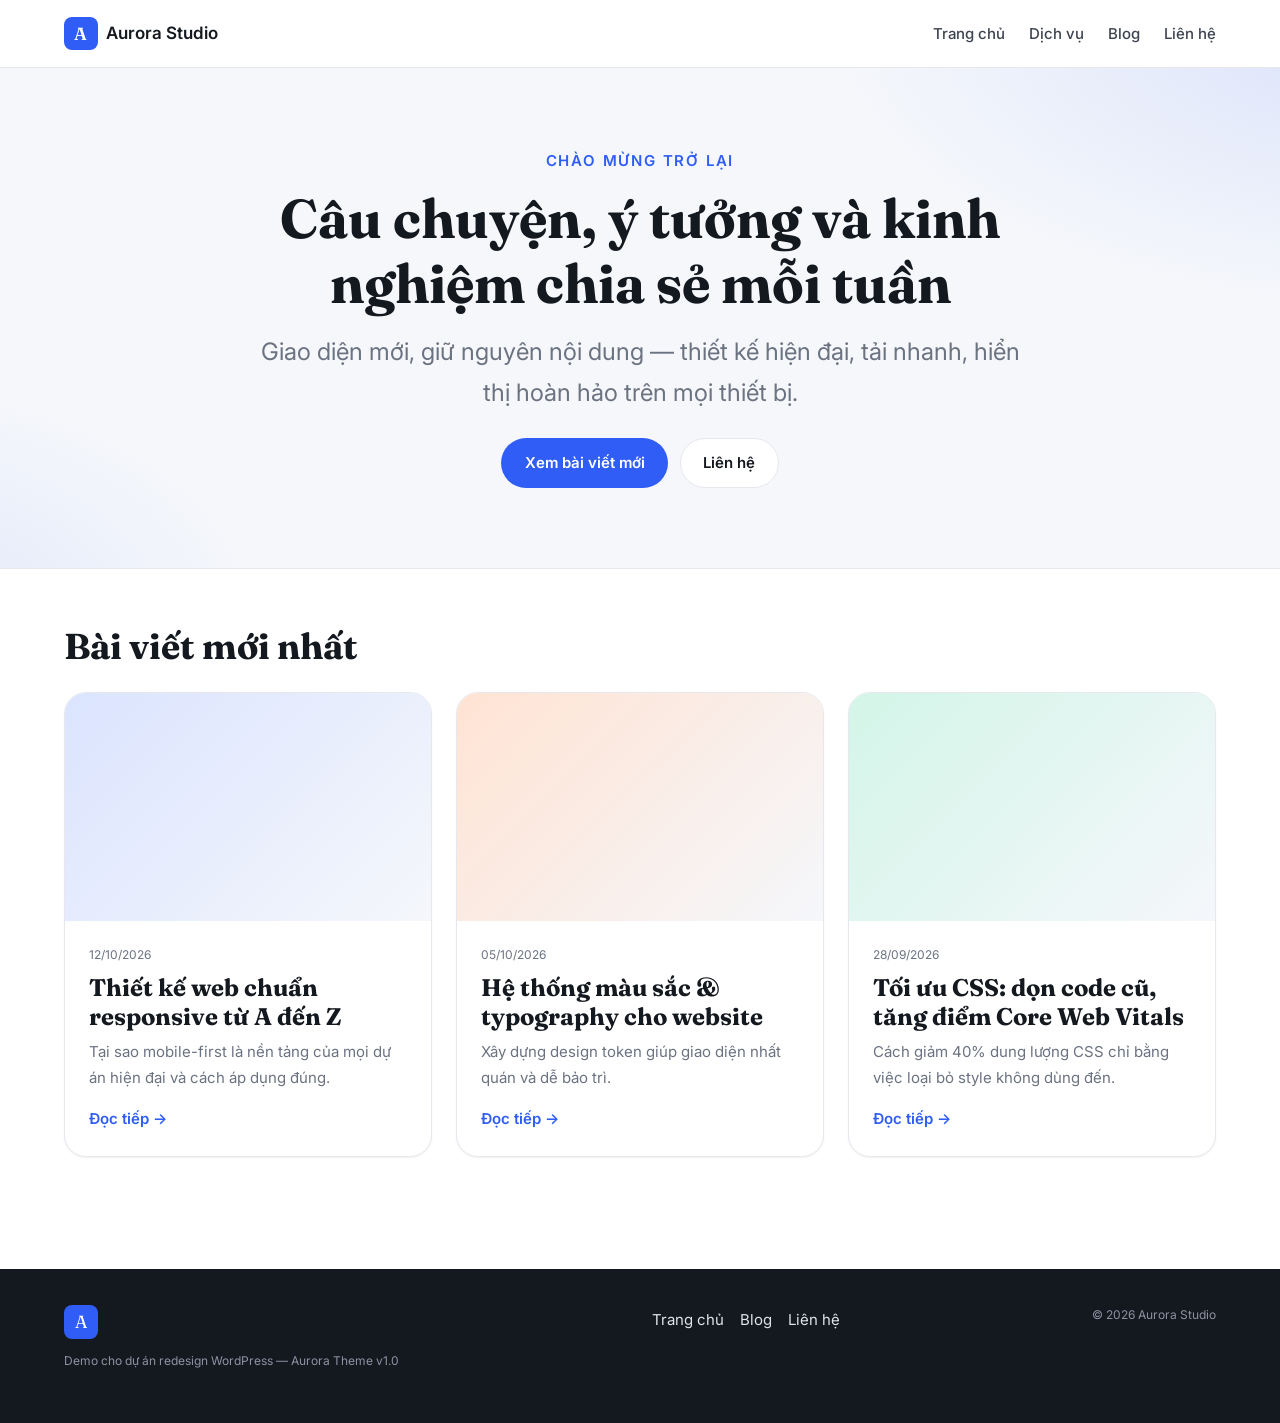
==== preview/index.html @ af30c58c "feat: Aurora WordPress redesign theme with static preview and project README" ====
<!doctype html>
<html lang="vi">
<head>
<meta charset="utf-8">
<meta name="viewport" content="width=device-width, initial-scale=1">
<title>Aurora — Preview theme WordPress redesign</title>
<link rel="preconnect" href="https://fonts.googleapis.com">
<link href="https://fonts.googleapis.com/css2?family=Fraunces:opsz,wght@9..144,600;9..144,700&family=Inter:wght@400;500;600&display=swap" rel="stylesheet">
<style>
:root{--color-accent:#2f5df6;--color-accent-strong:#1e46d4;--color-ink:#14181f;--color-body:#3d4450;--color-muted:#6b7280;--color-line:#e6e8ee;--color-surface:#fff;--color-surface-soft:#f5f7fb;--font-display:"Fraunces",Georgia,serif;--font-body:"Inter",system-ui,sans-serif;--text-sm:clamp(.875rem,.84rem + .2vw,.9375rem);--text-md:clamp(1rem,.95rem + .25vw,1.0625rem);--text-lg:clamp(1.25rem,1.1rem + .75vw,1.5rem);--text-xl:clamp(1.6rem,1.3rem + 1.5vw,2.25rem);--text-2xl:clamp(2.1rem,1.6rem + 2.5vw,3.4rem);--space-4:1rem;--space-5:1.5rem;--space-6:2.25rem;--space-7:3.5rem;--space-8:5rem;--radius-sm:8px;--radius-md:14px;--radius-lg:22px;--shadow-sm:0 1px 2px rgb(20 24 31/.06);--shadow-md:0 10px 30px -12px rgb(20 24 31/.18);--container:72rem;--header-h:4.25rem}
*,*::before,*::after{box-sizing:border-box}
body{margin:0;font-family:var(--font-body);font-size:var(--text-md);line-height:1.7;color:var(--color-body);background:var(--color-surface);-webkit-font-smoothing:antialiased}
h1,h2,h3{font-family:var(--font-display);color:var(--color-ink);line-height:1.2;margin:0 0 var(--space-4);font-weight:700}
p{margin:0 0 var(--space-4)}
a{color:var(--color-accent);text-decoration:none}
img{max-width:100%;display:block}
.container{width:min(100% - 2*var(--space-5),var(--container));margin-inline:auto}
.section{padding-block:var(--space-7)}
.site-header{position:sticky;top:0;z-index:50;min-height:var(--header-h);display:flex;align-items:center;background:rgb(255 255 255/.85);backdrop-filter:blur(10px);border-bottom:1px solid var(--color-line)}
.site-header__inner{display:flex;align-items:center;justify-content:space-between;gap:var(--space-4)}
.site-branding__link{display:inline-flex;align-items:center;gap:.5rem;color:var(--color-ink);font-weight:600}
.site-branding__mark{display:grid;place-items:center;width:2.1rem;height:2.1rem;border-radius:var(--radius-sm);background:var(--color-accent);color:#fff;font-family:var(--font-display);font-size:1.1rem}
.site-nav__list{display:flex;gap:var(--space-5);margin:0;padding:0;list-style:none}
.site-nav__list a{color:var(--color-body);font-size:var(--text-sm);font-weight:500}
.site-nav__list a:hover{color:var(--color-accent)}
.nav-toggle{display:none;flex-direction:column;gap:5px;background:none;border:0;padding:.5rem;cursor:pointer}
.nav-toggle__bar{width:22px;height:2px;background:var(--color-ink);border-radius:2px}
.btn{display:inline-flex;align-items:center;justify-content:center;gap:.5rem;padding:.7rem 1.4rem;border-radius:999px;border:1px solid transparent;font-weight:600;font-size:var(--text-sm);cursor:pointer;transition:.15s}
.btn--primary{background:var(--color-accent);color:#fff}
.btn--primary:hover{background:var(--color-accent-strong)}
.btn--ghost{border-color:var(--color-line);color:var(--color-ink);background:var(--color-surface)}
.btn--ghost:hover{border-color:var(--color-accent);color:var(--color-accent)}
.hero{background:radial-gradient(60rem 30rem at 110% -10%,rgb(47 93 246/.14),transparent 60%),radial-gradient(40rem 24rem at -10% 110%,rgb(47 93 246/.1),transparent 60%),var(--color-surface-soft);border-bottom:1px solid var(--color-line);padding-block:var(--space-8);text-align:center}
.hero__eyebrow{color:var(--color-accent);font-weight:600;font-size:var(--text-sm);text-transform:uppercase;letter-spacing:.12em;margin-bottom:.75rem}
.hero__title{font-size:var(--text-2xl);max-width:20ch;margin-inline:auto}
.hero__lede{font-size:var(--text-lg);color:var(--color-muted);max-width:52ch;margin-inline:auto}
.hero__actions{display:flex;justify-content:center;gap:.75rem;margin-top:var(--space-5);flex-wrap:wrap}
.section__title{font-size:var(--text-xl);margin-bottom:var(--space-5)}
.card-grid{display:grid;grid-template-columns:repeat(3,1fr);gap:var(--space-5)}
.card{display:flex;flex-direction:column;background:var(--color-surface);border:1px solid var(--color-line);border-radius:var(--radius-lg);overflow:hidden;box-shadow:var(--shadow-sm);transition:.2s}
.card:hover{transform:translateY(-3px);box-shadow:var(--shadow-md)}
.card__media{aspect-ratio:8/5;display:block;background:linear-gradient(135deg,#dbe4ff,#f5f7fb)}
.card__body{display:flex;flex-direction:column;flex-grow:1;padding:var(--space-5)}
.card__meta{color:var(--color-muted);font-size:.75rem;margin-bottom:.5rem}
.card__title{font-size:var(--text-lg);margin-bottom:.5rem}
.card__title a{color:var(--color-ink)}
.card__title a:hover{color:var(--color-accent)}
.card__excerpt{color:var(--color-muted);font-size:var(--text-sm)}
.card__link{margin-top:auto;font-weight:600;font-size:var(--text-sm)}
.site-footer{margin-top:var(--space-7);padding-block:var(--space-6);background:var(--color-ink);color:#b8bfcc}
.site-footer__inner{display:flex;align-items:flex-start;justify-content:space-between;gap:var(--space-5);flex-wrap:wrap}
.site-footer__menu{display:flex;gap:var(--space-4);list-style:none;margin:0;padding:0;flex-wrap:wrap}
.site-footer__menu a{color:#dfe3ea;font-size:var(--text-sm)}
.site-footer__copy{font-size:.75rem;color:#8b93a3}
@media (max-width:64em){.card-grid{grid-template-columns:repeat(2,1fr)}}
@media (max-width:48em){.nav-toggle{display:inline-flex}.site-nav{position:absolute;top:var(--header-h);left:0;right:0;display:none;background:var(--color-surface);border-bottom:1px solid var(--color-line);box-shadow:var(--shadow-md);padding:.75rem 1.5rem 1.5rem}.site-nav.is-open{display:block}.site-nav__list{flex-direction:column;gap:0}.site-nav__list a{display:block;padding:.75rem 0;font-size:var(--text-md);border-bottom:1px solid var(--color-line)}.card-grid{grid-template-columns:1fr}.hero{padding-block:var(--space-7)}.section{padding-block:var(--space-6)}}
</style>
</head>
<body>
<header class="site-header">
	<div class="container site-header__inner">
		<a class="site-branding__link" href="#"><span class="site-branding__mark">A</span><span>Aurora Studio</span></a>
		<button class="nav-toggle" type="button" id="navToggle" aria-expanded="false" aria-controls="siteNav"><span class="nav-toggle__bar"></span><span class="nav-toggle__bar"></span><span class="nav-toggle__bar"></span></button>
		<nav class="site-nav" id="siteNav" aria-label="Primary">
			<ul class="site-nav__list">
				<li><a href="#">Trang chủ</a></li>
				<li><a href="#">Dịch vụ</a></li>
				<li><a href="#blog">Blog</a></li>
				<li><a href="#">Liên hệ</a></li>
			</ul>
		</nav>
	</div>
</header>

<main>
	<section class="hero">
		<div class="container">
			<p class="hero__eyebrow">Chào mừng trở lại</p>
			<h1 class="hero__title">Câu chuyện, ý tưởng và kinh nghiệm chia sẻ mỗi tuần</h1>
			<p class="hero__lede">Giao diện mới, giữ nguyên nội dung — thiết kế hiện đại, tải nhanh, hiển thị hoàn hảo trên mọi thiết bị.</p>
			<div class="hero__actions">
				<a class="btn btn--primary" href="#blog">Xem bài viết mới</a>
				<a class="btn btn--ghost" href="#">Liên hệ</a>
			</div>
		</div>
	</section>

	<section class="section" id="blog">
		<div class="container">
			<h2 class="section__title">Bài viết mới nhất</h2>
			<div class="card-grid">
				<article class="card">
					<a class="card__media" href="#" aria-hidden="true" tabindex="-1"></a>
					<div class="card__body">
						<p class="card__meta">12/10/2026</p>
						<h3 class="card__title"><a href="#">Thiết kế web chuẩn responsive từ A đến Z</a></h3>
						<p class="card__excerpt">Tại sao mobile-first là nền tảng của mọi dự án hiện đại và cách áp dụng đúng.</p>
						<a class="card__link" href="#">Đọc tiếp <span aria-hidden="true">&rarr;</span></a>
					</div>
				</article>
				<article class="card">
					<a class="card__media" href="#" style="background:linear-gradient(135deg,#ffe3d3,#f5f7fb)" aria-hidden="true" tabindex="-1"></a>
					<div class="card__body">
						<p class="card__meta">05/10/2026</p>
						<h3 class="card__title"><a href="#">Hệ thống màu sắc &amp; typography cho website</a></h3>
						<p class="card__excerpt">Xây dựng design token giúp giao diện nhất quán và dễ bảo trì.</p>
						<a class="card__link" href="#">Đọc tiếp <span aria-hidden="true">&rarr;</span></a>
					</div>
				</article>
				<article class="card">
					<a class="card__media" href="#" style="background:linear-gradient(135deg,#d3f5e8,#f5f7fb)" aria-hidden="true" tabindex="-1"></a>
					<div class="card__body">
						<p class="card__meta">28/09/2026</p>
						<h3 class="card__title"><a href="#">Tối ưu CSS: dọn code cũ, tăng điểm Core Web Vitals</a></h3>
						<p class="card__excerpt">Cách giảm 40% dung lượng CSS chỉ bằng việc loại bỏ style không dùng đến.</p>
						<a class="card__link" href="#">Đọc tiếp <span aria-hidden="true">&rarr;</span></a>
					</div>
				</article>
			</div>
		</div>
	</section>
</main>

<footer class="site-footer">
	<div class="container site-footer__inner">
		<div>
			<span class="site-branding__mark">A</span>
			<p class="site-footer__copy" style="margin-top:.75rem">Demo cho dự án redesign WordPress — Aurora Theme v1.0</p>
		</div>
		<ul class="site-footer__menu">
			<li><a href="#">Trang chủ</a></li>
			<li><a href="#">Blog</a></li>
			<li><a href="#">Liên hệ</a></li>
		</ul>
		<p class="site-footer__copy">&copy; 2026 Aurora Studio</p>
	</div>
</footer>

<script>
(function(){var t=document.getElementById('navToggle'),n=document.getElementById('siteNav');if(t&&n){t.addEventListener('click',function(){var o=n.classList.toggle('is-open');t.setAttribute('aria-expanded',o?'true':'false')});}})();
</script>
</body>
</html>
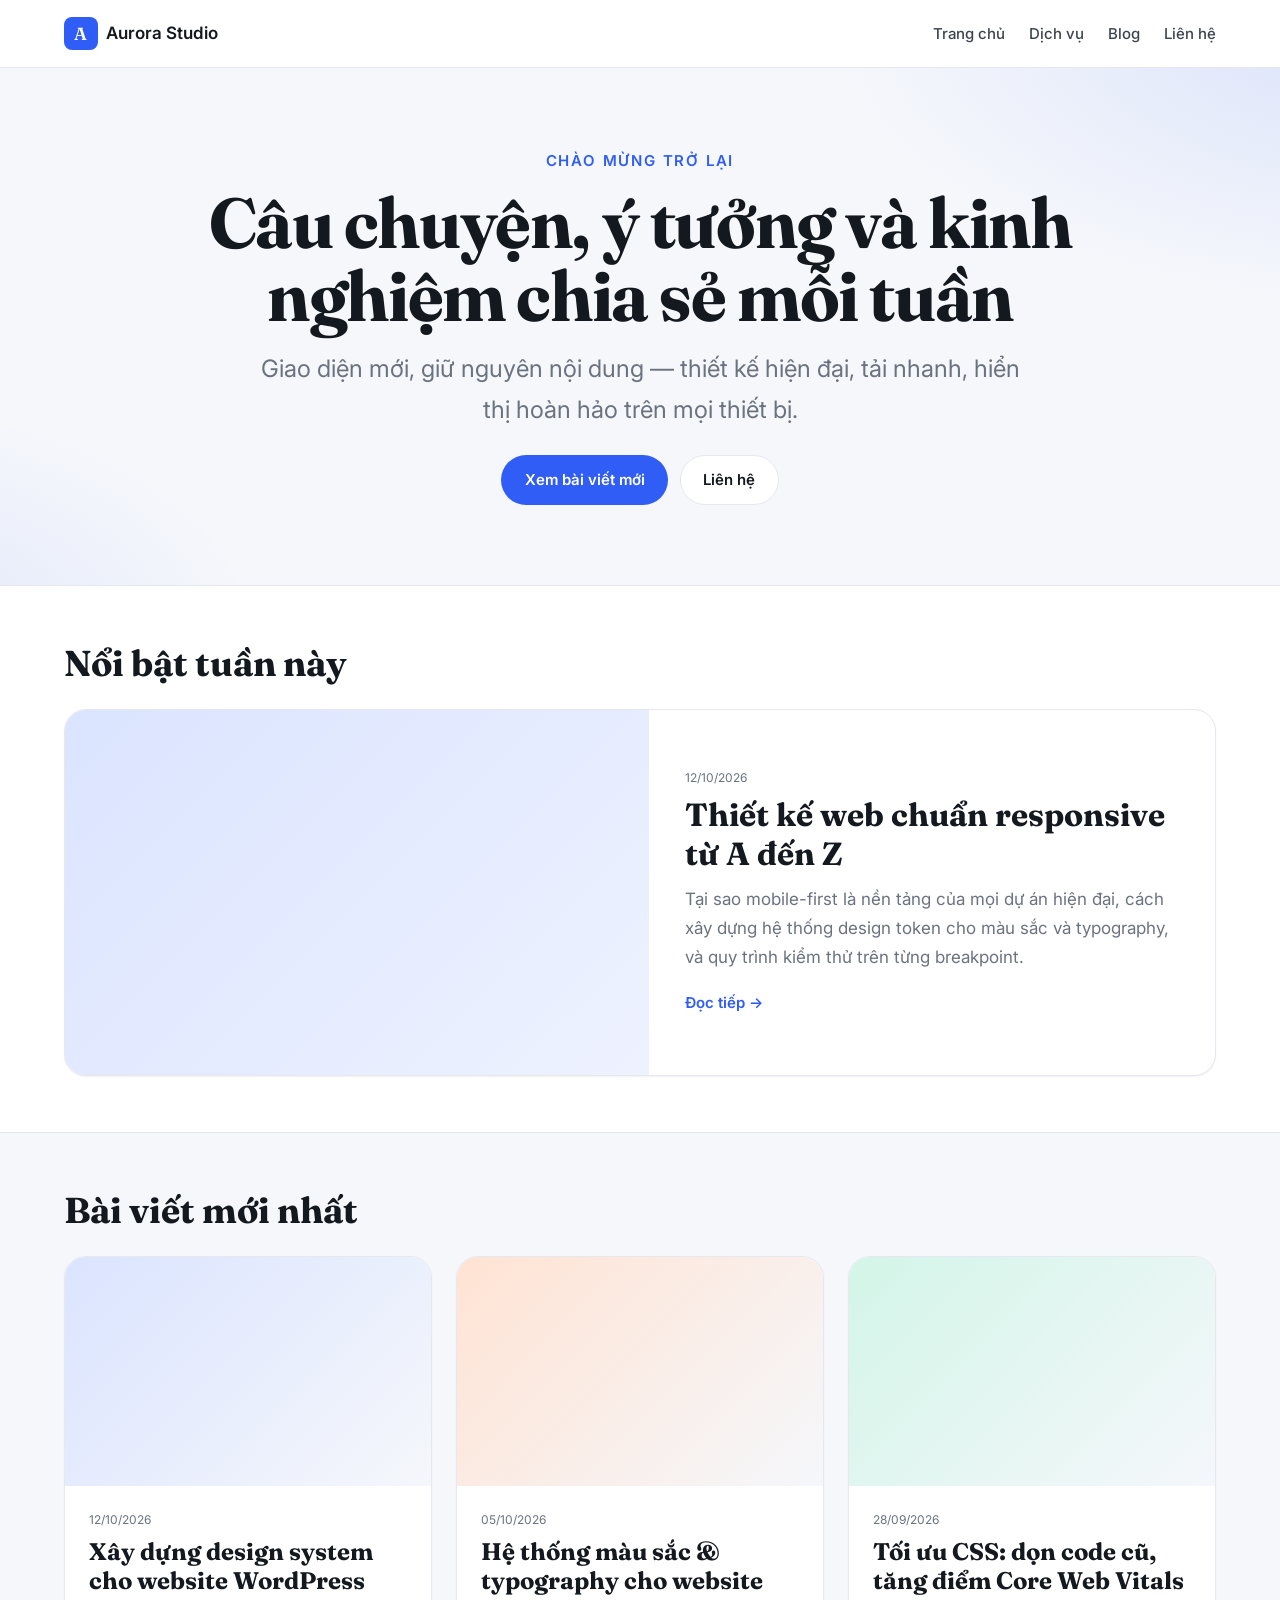
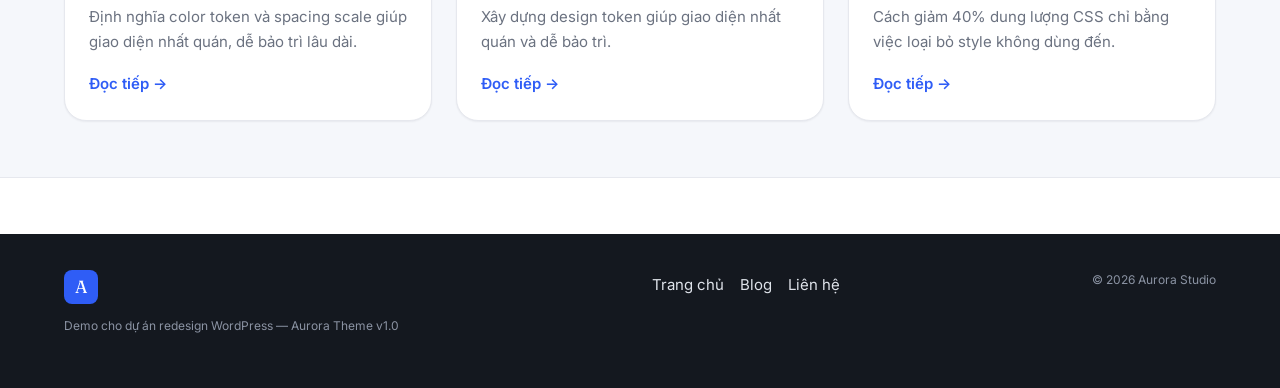
==== commit 2452d6f5: "feat: editorial hero typography, featured post section, refined card hover states" ====
--- a/preview/index.html
+++ b/preview/index.html
@@ -7,7 +7,7 @@
 <link rel="preconnect" href="https://fonts.googleapis.com">
 <link href="https://fonts.googleapis.com/css2?family=Fraunces:opsz,wght@9..144,600;9..144,700&family=Inter:wght@400;500;600&display=swap" rel="stylesheet">
 <style>
-:root{--color-accent:#2f5df6;--color-accent-strong:#1e46d4;--color-ink:#14181f;--color-body:#3d4450;--color-muted:#6b7280;--color-line:#e6e8ee;--color-surface:#fff;--color-surface-soft:#f5f7fb;--font-display:"Fraunces",Georgia,serif;--font-body:"Inter",system-ui,sans-serif;--text-sm:clamp(.875rem,.84rem + .2vw,.9375rem);--text-md:clamp(1rem,.95rem + .25vw,1.0625rem);--text-lg:clamp(1.25rem,1.1rem + .75vw,1.5rem);--text-xl:clamp(1.6rem,1.3rem + 1.5vw,2.25rem);--text-2xl:clamp(2.1rem,1.6rem + 2.5vw,3.4rem);--space-4:1rem;--space-5:1.5rem;--space-6:2.25rem;--space-7:3.5rem;--space-8:5rem;--radius-sm:8px;--radius-md:14px;--radius-lg:22px;--shadow-sm:0 1px 2px rgb(20 24 31/.06);--shadow-md:0 10px 30px -12px rgb(20 24 31/.18);--container:72rem;--header-h:4.25rem}
+:root{--color-accent:#2f5df6;--color-accent-strong:#1e46d4;--color-ink:#14181f;--color-body:#3d4450;--color-muted:#6b7280;--color-line:#e6e8ee;--color-surface:#fff;--color-surface-soft:#f5f7fb;--font-display:"Fraunces",Georgia,serif;--font-body:"Inter",system-ui,sans-serif;--text-sm:clamp(.875rem,.84rem + .2vw,.9375rem);--text-md:clamp(1rem,.95rem + .25vw,1.0625rem);--text-lg:clamp(1.25rem,1.1rem + .75vw,1.5rem);--text-xl:clamp(1.6rem,1.3rem + 1.5vw,2.25rem);--text-2xl:clamp(2.4rem,1.7rem + 3.6vw,4.4rem);--space-4:1rem;--space-5:1.5rem;--space-6:2.25rem;--space-7:3.5rem;--space-8:5rem;--radius-sm:8px;--radius-md:14px;--radius-lg:22px;--shadow-sm:0 1px 2px rgb(20 24 31/.06);--shadow-md:0 10px 30px -12px rgb(20 24 31/.18);--container:72rem;--header-h:4.25rem}
 *,*::before,*::after{box-sizing:border-box}
 body{margin:0;font-family:var(--font-body);font-size:var(--text-md);line-height:1.7;color:var(--color-body);background:var(--color-surface);-webkit-font-smoothing:antialiased}
 h1,h2,h3{font-family:var(--font-display);color:var(--color-ink);line-height:1.2;margin:0 0 var(--space-4);font-weight:700}
@@ -32,14 +32,28 @@
 .btn--ghost:hover{border-color:var(--color-accent);color:var(--color-accent)}
 .hero{background:radial-gradient(60rem 30rem at 110% -10%,rgb(47 93 246/.14),transparent 60%),radial-gradient(40rem 24rem at -10% 110%,rgb(47 93 246/.1),transparent 60%),var(--color-surface-soft);border-bottom:1px solid var(--color-line);padding-block:var(--space-8);text-align:center}
 .hero__eyebrow{color:var(--color-accent);font-weight:600;font-size:var(--text-sm);text-transform:uppercase;letter-spacing:.12em;margin-bottom:.75rem}
-.hero__title{font-size:var(--text-2xl);max-width:20ch;margin-inline:auto}
+.hero__title{font-size:var(--text-2xl);line-height:1.05;letter-spacing:-.02em;max-width:22ch;margin-inline:auto}
 .hero__lede{font-size:var(--text-lg);color:var(--color-muted);max-width:52ch;margin-inline:auto}
 .hero__actions{display:flex;justify-content:center;gap:.75rem;margin-top:var(--space-5);flex-wrap:wrap}
 .section__title{font-size:var(--text-xl);margin-bottom:var(--space-5)}
+.section--soft{background:var(--color-surface-soft);border-block:1px solid var(--color-line)}
 .card-grid{display:grid;grid-template-columns:repeat(3,1fr);gap:var(--space-5)}
 .card{display:flex;flex-direction:column;background:var(--color-surface);border:1px solid var(--color-line);border-radius:var(--radius-lg);overflow:hidden;box-shadow:var(--shadow-sm);transition:.2s}
 .card:hover{transform:translateY(-3px);box-shadow:var(--shadow-md)}
-.card__media{aspect-ratio:8/5;display:block;background:linear-gradient(135deg,#dbe4ff,#f5f7fb)}
+.card:hover .card__media{transform:scale(1.04)}
+.card__media{aspect-ratio:8/5;display:block;background:linear-gradient(135deg,#dbe4ff,#f5f7fb);transition:transform .4s ease}
+.card__link span{display:inline-block;transition:transform .2s ease}
+.card:hover .card__link span{transform:translateX(3px)}
+.featured{display:grid;grid-template-columns:1.1fr 1fr;gap:var(--space-6);align-items:center;background:var(--color-surface);border:1px solid var(--color-line);border-radius:var(--radius-lg);overflow:hidden;box-shadow:var(--shadow-sm);transition:.2s}
+.featured:hover{transform:translateY(-3px);box-shadow:var(--shadow-md)}
+.featured__media{display:block;overflow:hidden}
+.featured__media>div{aspect-ratio:16/10;background:linear-gradient(135deg,#dbe4ff,#eef2ff);transition:transform .4s ease}
+.featured:hover .featured__media>div{transform:scale(1.04)}
+.featured__body{padding:var(--space-5) var(--space-5) var(--space-5) 0}
+.featured__title{font-size:clamp(1.5rem,1.3rem + 1vw,2rem);margin-bottom:.75rem}
+.featured__title a{color:var(--color-ink)}
+.featured__title a:hover{color:var(--color-accent)}
+.featured__excerpt{color:var(--color-muted)}
 .card__body{display:flex;flex-direction:column;flex-grow:1;padding:var(--space-5)}
 .card__meta{color:var(--color-muted);font-size:.75rem;margin-bottom:.5rem}
 .card__title{font-size:var(--text-lg);margin-bottom:.5rem}
@@ -53,7 +67,7 @@
 .site-footer__menu a{color:#dfe3ea;font-size:var(--text-sm)}
 .site-footer__copy{font-size:.75rem;color:#8b93a3}
 @media (max-width:64em){.card-grid{grid-template-columns:repeat(2,1fr)}}
-@media (max-width:48em){.nav-toggle{display:inline-flex}.site-nav{position:absolute;top:var(--header-h);left:0;right:0;display:none;background:var(--color-surface);border-bottom:1px solid var(--color-line);box-shadow:var(--shadow-md);padding:.75rem 1.5rem 1.5rem}.site-nav.is-open{display:block}.site-nav__list{flex-direction:column;gap:0}.site-nav__list a{display:block;padding:.75rem 0;font-size:var(--text-md);border-bottom:1px solid var(--color-line)}.card-grid{grid-template-columns:1fr}.hero{padding-block:var(--space-7)}.section{padding-block:var(--space-6)}}
+@media (max-width:48em){.nav-toggle{display:inline-flex}.site-nav{position:absolute;top:var(--header-h);left:0;right:0;display:none;background:var(--color-surface);border-bottom:1px solid var(--color-line);box-shadow:var(--shadow-md);padding:.75rem 1.5rem 1.5rem}.site-nav.is-open{display:block}.site-nav__list{flex-direction:column;gap:0}.site-nav__list a{display:block;padding:.75rem 0;font-size:var(--text-md);border-bottom:1px solid var(--color-line)}.card-grid{grid-template-columns:1fr}.featured{grid-template-columns:1fr}.featured__body{padding:var(--space-5)}.hero{padding-block:var(--space-7)}.section{padding-block:var(--space-6)}}
 </style>
 </head>
 <body>
@@ -85,7 +99,22 @@
 		</div>
 	</section>
 
-	<section class="section" id="blog">
+	<section class="section">
+		<div class="container">
+			<h2 class="section__title">Nổi bật tuần này</h2>
+			<article class="featured">
+				<a class="featured__media" href="#" aria-hidden="true" tabindex="-1"><div></div></a>
+				<div class="featured__body">
+					<p class="card__meta">12/10/2026</p>
+					<h3 class="featured__title"><a href="#">Thiết kế web chuẩn responsive từ A đến Z</a></h3>
+					<p class="featured__excerpt">Tại sao mobile-first là nền tảng của mọi dự án hiện đại, cách xây dựng hệ thống design token cho màu sắc và typography, và quy trình kiểm thử trên từng breakpoint.</p>
+					<a class="card__link" href="#">Đọc tiếp <span aria-hidden="true">&rarr;</span></a>
+				</div>
+			</article>
+		</div>
+	</section>
+
+	<section class="section section--soft">
 		<div class="container">
 			<h2 class="section__title">Bài viết mới nhất</h2>
 			<div class="card-grid">
@@ -93,8 +122,8 @@
 					<a class="card__media" href="#" aria-hidden="true" tabindex="-1"></a>
 					<div class="card__body">
 						<p class="card__meta">12/10/2026</p>
-						<h3 class="card__title"><a href="#">Thiết kế web chuẩn responsive từ A đến Z</a></h3>
-						<p class="card__excerpt">Tại sao mobile-first là nền tảng của mọi dự án hiện đại và cách áp dụng đúng.</p>
+						<h3 class="card__title"><a href="#">Xây dựng design system cho website WordPress</a></h3>
+						<p class="card__excerpt">Định nghĩa color token và spacing scale giúp giao diện nhất quán, dễ bảo trì lâu dài.</p>
 						<a class="card__link" href="#">Đọc tiếp <span aria-hidden="true">&rarr;</span></a>
 					</div>
 				</article>
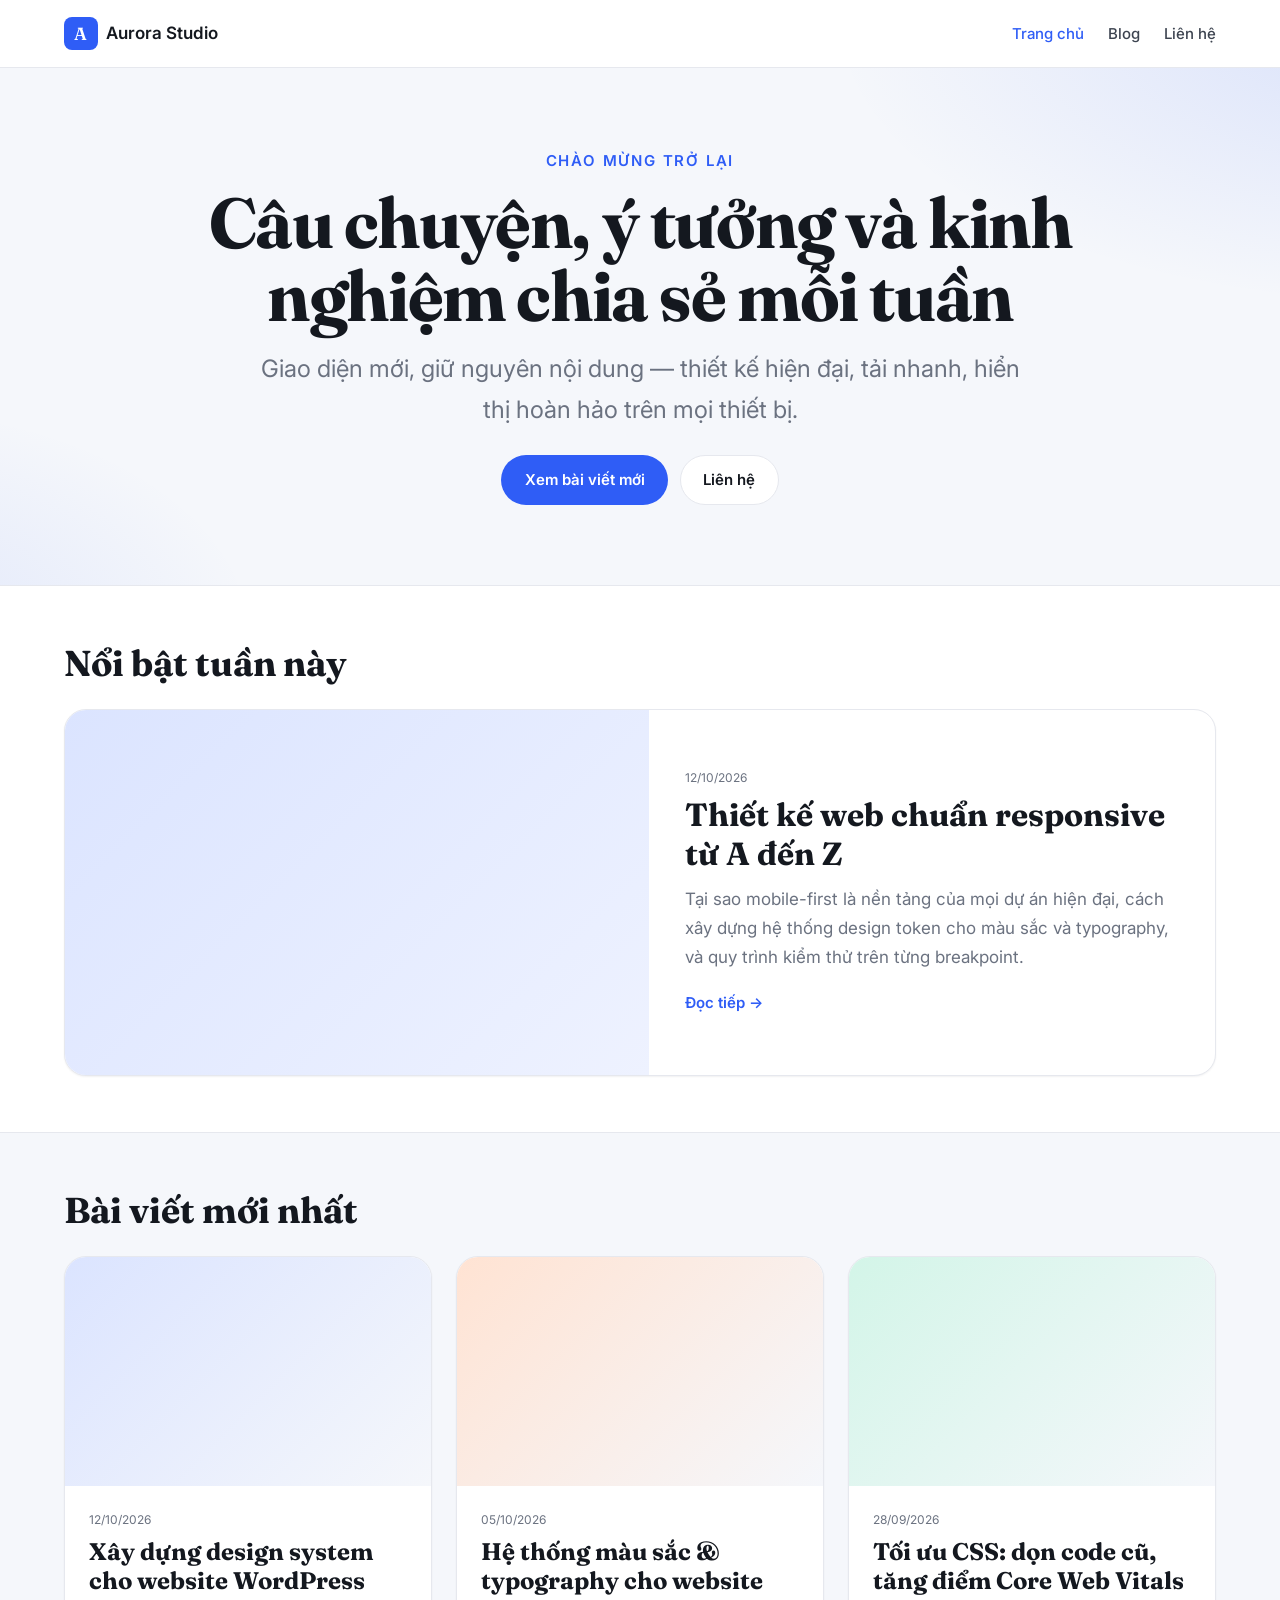
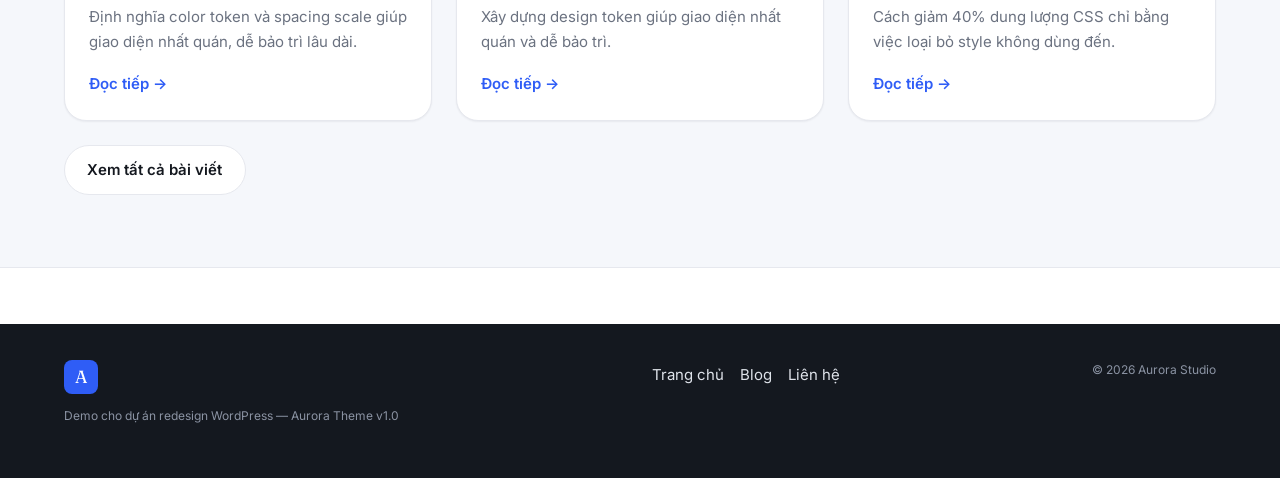
==== commit 58da43a7: "feat: full multi-page static demo (home, blog, post, contact) with shared stylesheet and Vercel rewr" ====
--- a/preview/index.html
+++ b/preview/index.html
@@ -3,84 +3,21 @@
 <head>
 <meta charset="utf-8">
 <meta name="viewport" content="width=device-width, initial-scale=1">
-<title>Aurora — Preview theme WordPress redesign</title>
+<title>Aurora Studio — Thiết kế &amp; redesign website WordPress</title>
 <link rel="preconnect" href="https://fonts.googleapis.com">
 <link href="https://fonts.googleapis.com/css2?family=Fraunces:opsz,wght@9..144,600;9..144,700&family=Inter:wght@400;500;600&display=swap" rel="stylesheet">
-<style>
-:root{--color-accent:#2f5df6;--color-accent-strong:#1e46d4;--color-ink:#14181f;--color-body:#3d4450;--color-muted:#6b7280;--color-line:#e6e8ee;--color-surface:#fff;--color-surface-soft:#f5f7fb;--font-display:"Fraunces",Georgia,serif;--font-body:"Inter",system-ui,sans-serif;--text-sm:clamp(.875rem,.84rem + .2vw,.9375rem);--text-md:clamp(1rem,.95rem + .25vw,1.0625rem);--text-lg:clamp(1.25rem,1.1rem + .75vw,1.5rem);--text-xl:clamp(1.6rem,1.3rem + 1.5vw,2.25rem);--text-2xl:clamp(2.4rem,1.7rem + 3.6vw,4.4rem);--space-4:1rem;--space-5:1.5rem;--space-6:2.25rem;--space-7:3.5rem;--space-8:5rem;--radius-sm:8px;--radius-md:14px;--radius-lg:22px;--shadow-sm:0 1px 2px rgb(20 24 31/.06);--shadow-md:0 10px 30px -12px rgb(20 24 31/.18);--container:72rem;--header-h:4.25rem}
-*,*::before,*::after{box-sizing:border-box}
-body{margin:0;font-family:var(--font-body);font-size:var(--text-md);line-height:1.7;color:var(--color-body);background:var(--color-surface);-webkit-font-smoothing:antialiased}
-h1,h2,h3{font-family:var(--font-display);color:var(--color-ink);line-height:1.2;margin:0 0 var(--space-4);font-weight:700}
-p{margin:0 0 var(--space-4)}
-a{color:var(--color-accent);text-decoration:none}
-img{max-width:100%;display:block}
-.container{width:min(100% - 2*var(--space-5),var(--container));margin-inline:auto}
-.section{padding-block:var(--space-7)}
-.site-header{position:sticky;top:0;z-index:50;min-height:var(--header-h);display:flex;align-items:center;background:rgb(255 255 255/.85);backdrop-filter:blur(10px);border-bottom:1px solid var(--color-line)}
-.site-header__inner{display:flex;align-items:center;justify-content:space-between;gap:var(--space-4)}
-.site-branding__link{display:inline-flex;align-items:center;gap:.5rem;color:var(--color-ink);font-weight:600}
-.site-branding__mark{display:grid;place-items:center;width:2.1rem;height:2.1rem;border-radius:var(--radius-sm);background:var(--color-accent);color:#fff;font-family:var(--font-display);font-size:1.1rem}
-.site-nav__list{display:flex;gap:var(--space-5);margin:0;padding:0;list-style:none}
-.site-nav__list a{color:var(--color-body);font-size:var(--text-sm);font-weight:500}
-.site-nav__list a:hover{color:var(--color-accent)}
-.nav-toggle{display:none;flex-direction:column;gap:5px;background:none;border:0;padding:.5rem;cursor:pointer}
-.nav-toggle__bar{width:22px;height:2px;background:var(--color-ink);border-radius:2px}
-.btn{display:inline-flex;align-items:center;justify-content:center;gap:.5rem;padding:.7rem 1.4rem;border-radius:999px;border:1px solid transparent;font-weight:600;font-size:var(--text-sm);cursor:pointer;transition:.15s}
-.btn--primary{background:var(--color-accent);color:#fff}
-.btn--primary:hover{background:var(--color-accent-strong)}
-.btn--ghost{border-color:var(--color-line);color:var(--color-ink);background:var(--color-surface)}
-.btn--ghost:hover{border-color:var(--color-accent);color:var(--color-accent)}
-.hero{background:radial-gradient(60rem 30rem at 110% -10%,rgb(47 93 246/.14),transparent 60%),radial-gradient(40rem 24rem at -10% 110%,rgb(47 93 246/.1),transparent 60%),var(--color-surface-soft);border-bottom:1px solid var(--color-line);padding-block:var(--space-8);text-align:center}
-.hero__eyebrow{color:var(--color-accent);font-weight:600;font-size:var(--text-sm);text-transform:uppercase;letter-spacing:.12em;margin-bottom:.75rem}
-.hero__title{font-size:var(--text-2xl);line-height:1.05;letter-spacing:-.02em;max-width:22ch;margin-inline:auto}
-.hero__lede{font-size:var(--text-lg);color:var(--color-muted);max-width:52ch;margin-inline:auto}
-.hero__actions{display:flex;justify-content:center;gap:.75rem;margin-top:var(--space-5);flex-wrap:wrap}
-.section__title{font-size:var(--text-xl);margin-bottom:var(--space-5)}
-.section--soft{background:var(--color-surface-soft);border-block:1px solid var(--color-line)}
-.card-grid{display:grid;grid-template-columns:repeat(3,1fr);gap:var(--space-5)}
-.card{display:flex;flex-direction:column;background:var(--color-surface);border:1px solid var(--color-line);border-radius:var(--radius-lg);overflow:hidden;box-shadow:var(--shadow-sm);transition:.2s}
-.card:hover{transform:translateY(-3px);box-shadow:var(--shadow-md)}
-.card:hover .card__media{transform:scale(1.04)}
-.card__media{aspect-ratio:8/5;display:block;background:linear-gradient(135deg,#dbe4ff,#f5f7fb);transition:transform .4s ease}
-.card__link span{display:inline-block;transition:transform .2s ease}
-.card:hover .card__link span{transform:translateX(3px)}
-.featured{display:grid;grid-template-columns:1.1fr 1fr;gap:var(--space-6);align-items:center;background:var(--color-surface);border:1px solid var(--color-line);border-radius:var(--radius-lg);overflow:hidden;box-shadow:var(--shadow-sm);transition:.2s}
-.featured:hover{transform:translateY(-3px);box-shadow:var(--shadow-md)}
-.featured__media{display:block;overflow:hidden}
-.featured__media>div{aspect-ratio:16/10;background:linear-gradient(135deg,#dbe4ff,#eef2ff);transition:transform .4s ease}
-.featured:hover .featured__media>div{transform:scale(1.04)}
-.featured__body{padding:var(--space-5) var(--space-5) var(--space-5) 0}
-.featured__title{font-size:clamp(1.5rem,1.3rem + 1vw,2rem);margin-bottom:.75rem}
-.featured__title a{color:var(--color-ink)}
-.featured__title a:hover{color:var(--color-accent)}
-.featured__excerpt{color:var(--color-muted)}
-.card__body{display:flex;flex-direction:column;flex-grow:1;padding:var(--space-5)}
-.card__meta{color:var(--color-muted);font-size:.75rem;margin-bottom:.5rem}
-.card__title{font-size:var(--text-lg);margin-bottom:.5rem}
-.card__title a{color:var(--color-ink)}
-.card__title a:hover{color:var(--color-accent)}
-.card__excerpt{color:var(--color-muted);font-size:var(--text-sm)}
-.card__link{margin-top:auto;font-weight:600;font-size:var(--text-sm)}
-.site-footer{margin-top:var(--space-7);padding-block:var(--space-6);background:var(--color-ink);color:#b8bfcc}
-.site-footer__inner{display:flex;align-items:flex-start;justify-content:space-between;gap:var(--space-5);flex-wrap:wrap}
-.site-footer__menu{display:flex;gap:var(--space-4);list-style:none;margin:0;padding:0;flex-wrap:wrap}
-.site-footer__menu a{color:#dfe3ea;font-size:var(--text-sm)}
-.site-footer__copy{font-size:.75rem;color:#8b93a3}
-@media (max-width:64em){.card-grid{grid-template-columns:repeat(2,1fr)}}
-@media (max-width:48em){.nav-toggle{display:inline-flex}.site-nav{position:absolute;top:var(--header-h);left:0;right:0;display:none;background:var(--color-surface);border-bottom:1px solid var(--color-line);box-shadow:var(--shadow-md);padding:.75rem 1.5rem 1.5rem}.site-nav.is-open{display:block}.site-nav__list{flex-direction:column;gap:0}.site-nav__list a{display:block;padding:.75rem 0;font-size:var(--text-md);border-bottom:1px solid var(--color-line)}.card-grid{grid-template-columns:1fr}.featured{grid-template-columns:1fr}.featured__body{padding:var(--space-5)}.hero{padding-block:var(--space-7)}.section{padding-block:var(--space-6)}}
-</style>
+<link rel="stylesheet" href="assets/style.css">
 </head>
 <body>
 <header class="site-header">
 	<div class="container site-header__inner">
-		<a class="site-branding__link" href="#"><span class="site-branding__mark">A</span><span>Aurora Studio</span></a>
+		<a class="site-branding__link" href="index.html"><span class="site-branding__mark">A</span><span>Aurora Studio</span></a>
 		<button class="nav-toggle" type="button" id="navToggle" aria-expanded="false" aria-controls="siteNav"><span class="nav-toggle__bar"></span><span class="nav-toggle__bar"></span><span class="nav-toggle__bar"></span></button>
 		<nav class="site-nav" id="siteNav" aria-label="Primary">
 			<ul class="site-nav__list">
-				<li><a href="#">Trang chủ</a></li>
-				<li><a href="#">Dịch vụ</a></li>
-				<li><a href="#blog">Blog</a></li>
-				<li><a href="#">Liên hệ</a></li>
+				<li><a href="index.html" aria-current="page">Trang chủ</a></li>
+				<li><a href="blog.html">Blog</a></li>
+				<li><a href="contact.html">Liên hệ</a></li>
 			</ul>
 		</nav>
 	</div>
@@ -93,8 +30,8 @@
 			<h1 class="hero__title">Câu chuyện, ý tưởng và kinh nghiệm chia sẻ mỗi tuần</h1>
 			<p class="hero__lede">Giao diện mới, giữ nguyên nội dung — thiết kế hiện đại, tải nhanh, hiển thị hoàn hảo trên mọi thiết bị.</p>
 			<div class="hero__actions">
-				<a class="btn btn--primary" href="#blog">Xem bài viết mới</a>
-				<a class="btn btn--ghost" href="#">Liên hệ</a>
+				<a class="btn btn--primary" href="blog.html">Xem bài viết mới</a>
+				<a class="btn btn--ghost" href="contact.html">Liên hệ</a>
 			</div>
 		</div>
 	</section>
@@ -103,12 +40,12 @@
 		<div class="container">
 			<h2 class="section__title">Nổi bật tuần này</h2>
 			<article class="featured">
-				<a class="featured__media" href="#" aria-hidden="true" tabindex="-1"><div></div></a>
+				<a class="featured__media" href="post.html" aria-hidden="true" tabindex="-1"><div></div></a>
 				<div class="featured__body">
 					<p class="card__meta">12/10/2026</p>
-					<h3 class="featured__title"><a href="#">Thiết kế web chuẩn responsive từ A đến Z</a></h3>
+					<h3 class="featured__title"><a href="post.html">Thiết kế web chuẩn responsive từ A đến Z</a></h3>
 					<p class="featured__excerpt">Tại sao mobile-first là nền tảng của mọi dự án hiện đại, cách xây dựng hệ thống design token cho màu sắc và typography, và quy trình kiểm thử trên từng breakpoint.</p>
-					<a class="card__link" href="#">Đọc tiếp <span aria-hidden="true">&rarr;</span></a>
+					<a class="card__link" href="post.html">Đọc tiếp <span aria-hidden="true">&rarr;</span></a>
 				</div>
 			</article>
 		</div>
@@ -119,33 +56,34 @@
 			<h2 class="section__title">Bài viết mới nhất</h2>
 			<div class="card-grid">
 				<article class="card">
-					<a class="card__media" href="#" aria-hidden="true" tabindex="-1"></a>
+					<a class="card__media" href="post.html" aria-hidden="true" tabindex="-1"></a>
 					<div class="card__body">
 						<p class="card__meta">12/10/2026</p>
-						<h3 class="card__title"><a href="#">Xây dựng design system cho website WordPress</a></h3>
+						<h3 class="card__title"><a href="post.html">Xây dựng design system cho website WordPress</a></h3>
 						<p class="card__excerpt">Định nghĩa color token và spacing scale giúp giao diện nhất quán, dễ bảo trì lâu dài.</p>
-						<a class="card__link" href="#">Đọc tiếp <span aria-hidden="true">&rarr;</span></a>
+						<a class="card__link" href="post.html">Đọc tiếp <span aria-hidden="true">&rarr;</span></a>
 					</div>
 				</article>
 				<article class="card">
-					<a class="card__media" href="#" style="background:linear-gradient(135deg,#ffe3d3,#f5f7fb)" aria-hidden="true" tabindex="-1"></a>
+					<a class="card__media" href="post.html" style="background:linear-gradient(135deg,#ffe3d3,#f5f7fb)" aria-hidden="true" tabindex="-1"></a>
 					<div class="card__body">
 						<p class="card__meta">05/10/2026</p>
-						<h3 class="card__title"><a href="#">Hệ thống màu sắc &amp; typography cho website</a></h3>
+						<h3 class="card__title"><a href="post.html">Hệ thống màu sắc &amp; typography cho website</a></h3>
 						<p class="card__excerpt">Xây dựng design token giúp giao diện nhất quán và dễ bảo trì.</p>
-						<a class="card__link" href="#">Đọc tiếp <span aria-hidden="true">&rarr;</span></a>
+						<a class="card__link" href="post.html">Đọc tiếp <span aria-hidden="true">&rarr;</span></a>
 					</div>
 				</article>
 				<article class="card">
-					<a class="card__media" href="#" style="background:linear-gradient(135deg,#d3f5e8,#f5f7fb)" aria-hidden="true" tabindex="-1"></a>
+					<a class="card__media" href="post.html" style="background:linear-gradient(135deg,#d3f5e8,#f5f7fb)" aria-hidden="true" tabindex="-1"></a>
 					<div class="card__body">
 						<p class="card__meta">28/09/2026</p>
-						<h3 class="card__title"><a href="#">Tối ưu CSS: dọn code cũ, tăng điểm Core Web Vitals</a></h3>
+						<h3 class="card__title"><a href="post.html">Tối ưu CSS: dọn code cũ, tăng điểm Core Web Vitals</a></h3>
 						<p class="card__excerpt">Cách giảm 40% dung lượng CSS chỉ bằng việc loại bỏ style không dùng đến.</p>
-						<a class="card__link" href="#">Đọc tiếp <span aria-hidden="true">&rarr;</span></a>
+						<a class="card__link" href="post.html">Đọc tiếp <span aria-hidden="true">&rarr;</span></a>
 					</div>
 				</article>
 			</div>
+			<p style="margin-top:var(--space-5)"><a class="btn btn--ghost" href="blog.html">Xem tất cả bài viết</a></p>
 		</div>
 	</section>
 </main>
@@ -157,9 +95,9 @@
 			<p class="site-footer__copy" style="margin-top:.75rem">Demo cho dự án redesign WordPress — Aurora Theme v1.0</p>
 		</div>
 		<ul class="site-footer__menu">
-			<li><a href="#">Trang chủ</a></li>
-			<li><a href="#">Blog</a></li>
-			<li><a href="#">Liên hệ</a></li>
+			<li><a href="index.html">Trang chủ</a></li>
+			<li><a href="blog.html">Blog</a></li>
+			<li><a href="contact.html">Liên hệ</a></li>
 		</ul>
 		<p class="site-footer__copy">&copy; 2026 Aurora Studio</p>
 	</div>
--- a/preview/assets/style.css
+++ b/preview/assets/style.css
@@ -0,0 +1,139 @@
+/* Aurora preview — shared stylesheet */
+
+:root{
+	--color-accent:#2f5df6;--color-accent-strong:#1e46d4;--color-ink:#14181f;--color-body:#3d4450;
+	--color-muted:#6b7280;--color-line:#e6e8ee;--color-surface:#fff;--color-surface-soft:#f5f7fb;
+	--font-display:"Fraunces",Georgia,serif;--font-body:"Inter",system-ui,sans-serif;
+	--text-sm:clamp(.875rem,.84rem + .2vw,.9375rem);--text-md:clamp(1rem,.95rem + .25vw,1.0625rem);
+	--text-lg:clamp(1.25rem,1.1rem + .75vw,1.5rem);--text-xl:clamp(1.6rem,1.3rem + 1.5vw,2.25rem);
+	--text-2xl:clamp(2.4rem,1.7rem + 3.6vw,4.4rem);
+	--space-4:1rem;--space-5:1.5rem;--space-6:2.25rem;--space-7:3.5rem;--space-8:5rem;
+	--radius-sm:8px;--radius-md:14px;--radius-lg:22px;
+	--shadow-sm:0 1px 2px rgb(20 24 31/.06);--shadow-md:0 10px 30px -12px rgb(20 24 31/.18);
+	--container:72rem;--header-h:4.25rem;
+}
+*,*::before,*::after{box-sizing:border-box}
+body{margin:0;font-family:var(--font-body);font-size:var(--text-md);line-height:1.7;color:var(--color-body);background:var(--color-surface);-webkit-font-smoothing:antialiased}
+h1,h2,h3{font-family:var(--font-display);color:var(--color-ink);line-height:1.2;margin:0 0 var(--space-4);font-weight:700}
+p{margin:0 0 var(--space-4)}
+a{color:var(--color-accent);text-decoration:none}
+img{max-width:100%;display:block}
+:focus-visible{outline:2px solid var(--color-accent);outline-offset:3px;border-radius:4px}
+.container{width:min(100% - 2*var(--space-5),var(--container));margin-inline:auto}
+.section{padding-block:var(--space-7)}
+.section--soft{background:var(--color-surface-soft);border-block:1px solid var(--color-line)}
+.narrow{max-width:50rem}
+
+/* Header & nav */
+.site-header{position:sticky;top:0;z-index:50;min-height:var(--header-h);display:flex;align-items:center;background:rgb(255 255 255/.85);backdrop-filter:blur(10px);border-bottom:1px solid var(--color-line)}
+.site-header__inner{display:flex;align-items:center;justify-content:space-between;gap:var(--space-4)}
+.site-branding__link{display:inline-flex;align-items:center;gap:.5rem;color:var(--color-ink);font-weight:600}
+.site-branding__mark{display:grid;place-items:center;width:2.1rem;height:2.1rem;border-radius:var(--radius-sm);background:var(--color-accent);color:#fff;font-family:var(--font-display);font-size:1.1rem}
+.site-nav__list{display:flex;gap:var(--space-5);margin:0;padding:0;list-style:none}
+.site-nav__list a{color:var(--color-body);font-size:var(--text-sm);font-weight:500}
+.site-nav__list a:hover,.site-nav__list a[aria-current="page"]{color:var(--color-accent)}
+.nav-toggle{display:none;flex-direction:column;gap:5px;background:none;border:0;padding:.5rem;cursor:pointer}
+.nav-toggle__bar{width:22px;height:2px;background:var(--color-ink);border-radius:2px}
+
+/* Buttons */
+.btn{display:inline-flex;align-items:center;justify-content:center;gap:.5rem;padding:.7rem 1.4rem;border-radius:999px;border:1px solid transparent;font-weight:600;font-size:var(--text-sm);cursor:pointer;transition:.15s;font-family:inherit}
+.btn--primary{background:var(--color-accent);color:#fff}
+.btn--primary:hover{background:var(--color-accent-strong)}
+.btn--ghost{border-color:var(--color-line);color:var(--color-ink);background:var(--color-surface)}
+.btn--ghost:hover{border-color:var(--color-accent);color:var(--color-accent)}
+
+/* Hero */
+.hero{background:radial-gradient(60rem 30rem at 110% -10%,rgb(47 93 246/.14),transparent 60%),radial-gradient(40rem 24rem at -10% 110%,rgb(47 93 246/.1),transparent 60%),var(--color-surface-soft);border-bottom:1px solid var(--color-line);padding-block:var(--space-8);text-align:center}
+.hero__eyebrow{color:var(--color-accent);font-weight:600;font-size:var(--text-sm);text-transform:uppercase;letter-spacing:.12em;margin-bottom:.75rem}
+.hero__title{font-size:var(--text-2xl);line-height:1.05;letter-spacing:-.02em;max-width:22ch;margin-inline:auto}
+.hero__lede{font-size:var(--text-lg);color:var(--color-muted);max-width:52ch;margin-inline:auto}
+.hero__actions{display:flex;justify-content:center;gap:.75rem;margin-top:var(--space-5);flex-wrap:wrap}
+
+/* Page header (blog, contact) */
+.page-header{padding-block:var(--space-8) var(--space-6);text-align:center;border-bottom:1px solid var(--color-line);background:var(--color-surface-soft)}
+.page-header__title{font-size:var(--text-2xl);line-height:1.05;letter-spacing:-.02em}
+.page-header__lede{font-size:var(--text-lg);color:var(--color-muted);max-width:52ch;margin-inline:auto}
+
+/* Section titles */
+.section__title{font-size:var(--text-xl);margin-bottom:var(--space-5)}
+
+/* Card grid */
+.card-grid{display:grid;grid-template-columns:repeat(3,1fr);gap:var(--space-5)}
+.card-grid--two{grid-template-columns:repeat(2,1fr)}
+.card{display:flex;flex-direction:column;background:var(--color-surface);border:1px solid var(--color-line);border-radius:var(--radius-lg);overflow:hidden;box-shadow:var(--shadow-sm);transition:.2s}
+.card:hover{transform:translateY(-3px);box-shadow:var(--shadow-md)}
+.card:hover .card__media{transform:scale(1.04)}
+.card__media{aspect-ratio:8/5;display:block;background:linear-gradient(135deg,#dbe4ff,#f5f7fb);transition:transform .4s ease}
+.card__link span{display:inline-block;transition:transform .2s ease}
+.card:hover .card__link span{transform:translateX(3px)}
+.card__body{display:flex;flex-direction:column;flex-grow:1;padding:var(--space-5)}
+.card__meta{color:var(--color-muted);font-size:.75rem;margin-bottom:.5rem}
+.card__title{font-size:var(--text-lg);margin-bottom:.5rem}
+.card__title a{color:var(--color-ink)}
+.card__title a:hover{color:var(--color-accent)}
+.card__excerpt{color:var(--color-muted);font-size:var(--text-sm)}
+.card__link{margin-top:auto;font-weight:600;font-size:var(--text-sm)}
+
+/* Featured */
+.featured{display:grid;grid-template-columns:1.1fr 1fr;gap:var(--space-6);align-items:center;background:var(--color-surface);border:1px solid var(--color-line);border-radius:var(--radius-lg);overflow:hidden;box-shadow:var(--shadow-sm);transition:.2s}
+.featured:hover{transform:translateY(-3px);box-shadow:var(--shadow-md)}
+.featured__media{display:block;overflow:hidden}
+.featured__media>div{aspect-ratio:16/10;background:linear-gradient(135deg,#dbe4ff,#eef2ff);transition:transform .4s ease}
+.featured:hover .featured__media>div{transform:scale(1.04)}
+.featured__body{padding:var(--space-5) var(--space-5) var(--space-5) 0}
+.featured__title{font-size:clamp(1.5rem,1.3rem + 1vw,2rem);margin-bottom:.75rem}
+.featured__title a{color:var(--color-ink)}
+.featured__title a:hover{color:var(--color-accent)}
+.featured__excerpt{color:var(--color-muted)}
+
+/* Single post */
+.single{max-width:46rem;margin-inline:auto}
+.single__meta{color:var(--color-muted);font-size:var(--text-sm);margin-bottom:var(--space-5)}
+.single__thumbnail{aspect-ratio:16/9;border-radius:var(--radius-lg);background:linear-gradient(135deg,#dbe4ff,#eef2ff);margin:0 0 var(--space-6)}
+.single__content h2{font-size:var(--text-lg);margin-top:var(--space-6)}
+.single__content blockquote{margin:var(--space-5) 0;padding:var(--space-4) var(--space-5);border-left:3px solid var(--color-accent);background:var(--color-surface-soft);border-radius:0 var(--radius-md) var(--radius-md) 0;font-style:italic;color:var(--color-ink)}
+.single__content ul{padding-left:1.2rem}
+.single__content li{margin-bottom:.4rem}
+.post-nav{display:flex;justify-content:space-between;gap:var(--space-4);max-width:46rem;margin:var(--space-7) auto 0;padding-top:var(--space-4);border-top:1px solid var(--color-line);font-size:var(--text-sm)}
+.post-nav a{color:var(--color-muted);font-weight:500}
+.post-nav a:hover{color:var(--color-accent)}
+
+/* Contact */
+.contact{display:grid;grid-template-columns:1fr 1.2fr;gap:var(--space-6);align-items:start;max-width:56rem;margin-inline:auto}
+.contact__info h2{font-size:var(--text-lg)}
+.contact__list{list-style:none;margin:0;padding:0}
+.contact__list li{margin-bottom:.6rem;font-size:var(--text-sm)}
+.contact__list strong{color:var(--color-ink);font-weight:600}
+.contact__form{display:grid;gap:var(--space-4);padding:var(--space-5);background:var(--color-surface-soft);border:1px solid var(--color-line);border-radius:var(--radius-lg)}
+.field{display:grid;gap:.25rem}
+.field label{font-size:var(--text-sm);font-weight:600;color:var(--color-ink)}
+.field input,.field textarea{width:100%;padding:.7rem .9rem;border:1px solid var(--color-line);border-radius:var(--radius-sm);background:var(--color-surface);font:inherit;font-size:var(--text-sm);color:var(--color-ink)}
+.field input:focus,.field textarea:focus{outline:2px solid var(--color-accent);outline-offset:0;border-color:var(--color-accent)}
+.form-note{font-size:.75rem;color:var(--color-muted);margin:0}
+
+/* Footer */
+.site-footer{margin-top:var(--space-7);padding-block:var(--space-6);background:var(--color-ink);color:#b8bfcc}
+.site-footer__inner{display:flex;align-items:flex-start;justify-content:space-between;gap:var(--space-5);flex-wrap:wrap}
+.site-footer__menu{display:flex;gap:var(--space-4);list-style:none;margin:0;padding:0;flex-wrap:wrap}
+.site-footer__menu a{color:#dfe3ea;font-size:var(--text-sm)}
+.site-footer__copy{font-size:.75rem;color:#8b93a3}
+
+/* Responsive */
+@media (max-width:64em){
+	.card-grid{grid-template-columns:repeat(2,1fr)}
+	.contact{grid-template-columns:1fr}
+}
+@media (max-width:48em){
+	.nav-toggle{display:inline-flex}
+	.site-nav{position:absolute;top:var(--header-h);left:0;right:0;display:none;background:var(--color-surface);border-bottom:1px solid var(--color-line);box-shadow:var(--shadow-md);padding:.75rem 1.5rem 1.5rem}
+	.site-nav.is-open{display:block}
+	.site-nav__list{flex-direction:column;gap:0}
+	.site-nav__list a{display:block;padding:.75rem 0;font-size:var(--text-md);border-bottom:1px solid var(--color-line)}
+	.card-grid,.card-grid--two{grid-template-columns:1fr}
+	.featured{grid-template-columns:1fr}
+	.featured__body{padding:var(--space-5)}
+	.hero{padding-block:var(--space-7)}
+	.page-header{padding-block:var(--space-7) var(--space-5)}
+	.section{padding-block:var(--space-6)}
+	.post-nav{flex-direction:column}
+}
